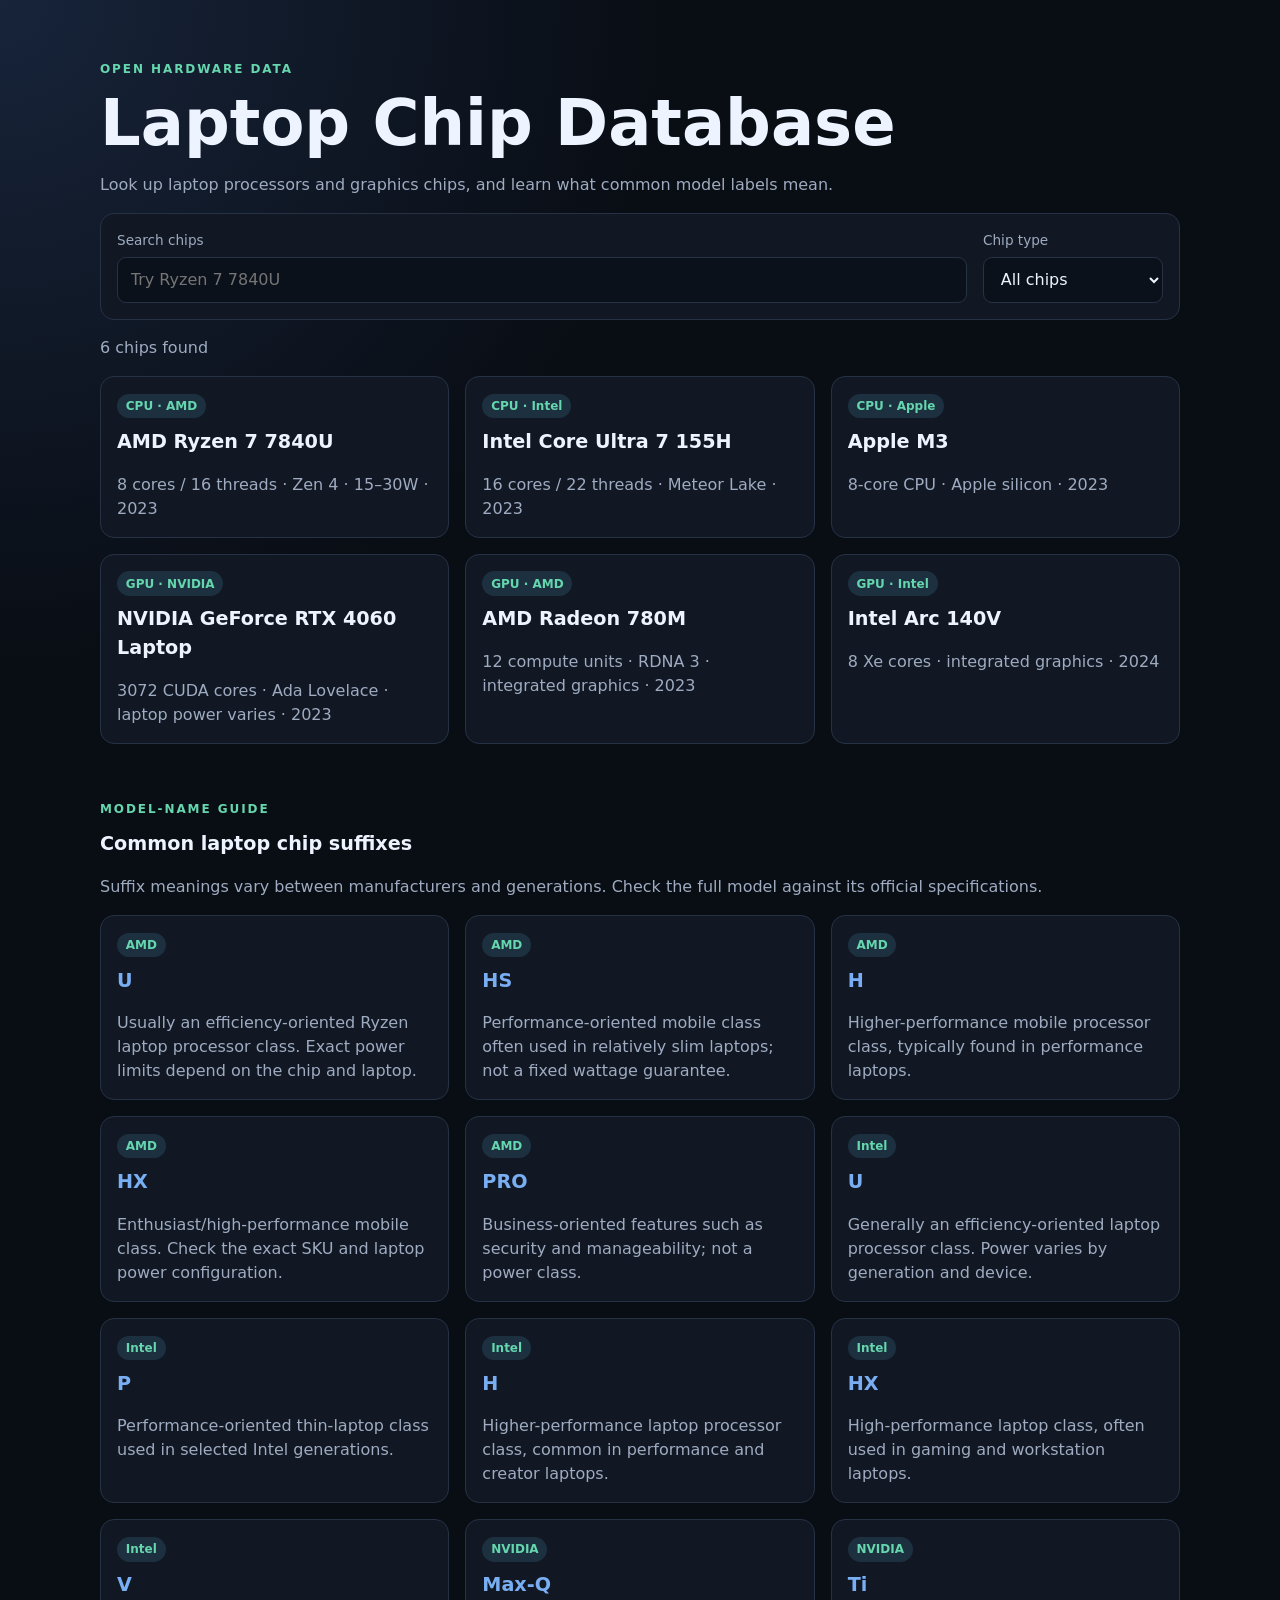
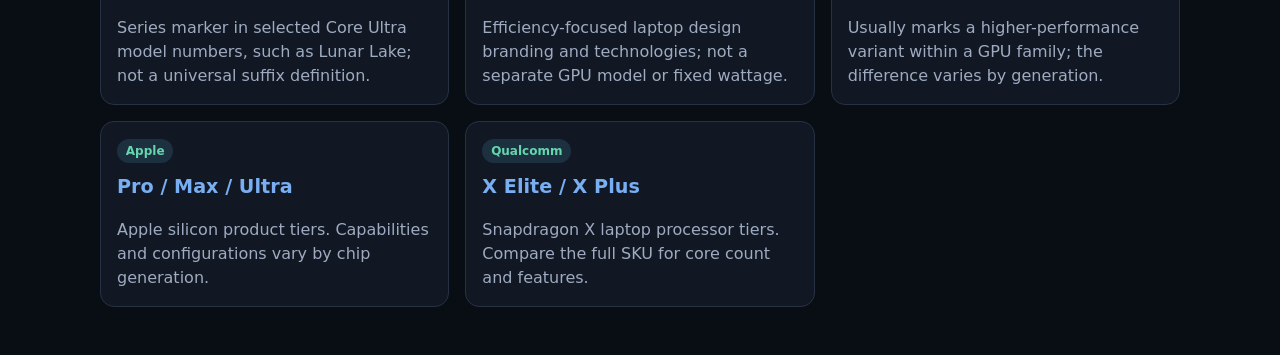
==== docs/index.html @ b24cf539 "Add GitHub Pages docs source to fix missing directory build" ====
<!doctype html>
<html lang="en">
  <head>
    <meta charset="UTF-8" />
    <meta name="viewport" content="width=device-width, initial-scale=1.0" />
    <meta name="description" content="Search laptop chips and learn what common model suffixes mean." />
    <title>Laptop Chip Database</title>
    <style>
      :root { color-scheme: dark; --bg: #090d14; --panel: #111824; --line: #263244; --text: #edf4ff; --muted: #9eabc0; --accent: #65d6ad; --blue: #79aef2; }
      * { box-sizing: border-box; }
      body { margin: 0; min-height: 100vh; background: radial-gradient(circle at top left, #17243a 0, var(--bg) 42rem); color: var(--text); font: 16px/1.5 system-ui, sans-serif; }
      main { width: min(1080px, calc(100% - 2rem)); margin: auto; padding: 3rem 0; }
      .eyebrow { color: var(--accent); text-transform: uppercase; letter-spacing: .16em; font-size: .75rem; font-weight: 800; }
      h1 { margin: .4rem 0; font-size: clamp(2rem, 7vw, 4rem); line-height: 1.05; }
      h2 { margin: 0; font-size: 1.2rem; }
      .muted, .note { color: var(--muted); }
      .controls { display: grid; grid-template-columns: 1fr 180px; gap: 1rem; padding: 1rem; background: var(--panel); border: 1px solid var(--line); border-radius: 14px; }
      label { display: block; margin-bottom: .4rem; color: var(--muted); font-size: .85rem; }
      input, select { width: 100%; height: 46px; padding: 0 .8rem; color: var(--text); background: #0b111b; border: 1px solid var(--line); border-radius: 9px; font: inherit; }
      .count { color: var(--muted); }
      .grid { display: grid; grid-template-columns: repeat(auto-fill, minmax(270px, 1fr)); gap: 1rem; }
      article { padding: 1rem; background: var(--panel); border: 1px solid var(--line); border-radius: 14px; }
      .badge { display: inline-block; margin-bottom: .6rem; padding: .2rem .55rem; background: #1c3040; border-radius: 999px; color: var(--accent); font-size: .75rem; font-weight: 700; }
      article p { margin-bottom: 0; color: var(--muted); }
      .glossary { margin-top: 3.5rem; }
      .glossary .grid { margin-top: 1rem; }
      .suffix { color: var(--blue); font-weight: 800; }
      @media (max-width: 600px) { main { padding-top: 2rem; } .controls { grid-template-columns: 1fr; } }
    </style>
  </head>
  <body>
    <main>
      <header>
        <p class="eyebrow">Open hardware data</p>
        <h1>Laptop Chip Database</h1>
        <p class="muted">Look up laptop processors and graphics chips, and learn what common model labels mean.</p>
      </header>

      <section class="controls" aria-label="Chip search">
        <div><label for="search">Search chips</label><input id="search" type="search" placeholder="Try Ryzen 7 7840U" autocomplete="off" /></div>
        <div><label for="type">Chip type</label><select id="type"><option value="all">All chips</option><option>CPU</option><option>GPU</option></select></div>
      </section>
      <p id="count" class="count" aria-live="polite"></p>
      <section id="chips" class="grid" aria-label="Chip results"></section>

      <section class="glossary" aria-labelledby="glossary-title">
        <p class="eyebrow">Model-name guide</p>
        <h2 id="glossary-title">Common laptop chip suffixes</h2>
        <p class="note">Suffix meanings vary between manufacturers and generations. Check the full model against its official specifications.</p>
        <div id="suffixes" class="grid"></div>
      </section>
    </main>
    <script>
      const chips = [
        { name: "AMD Ryzen 7 7840U", type: "CPU", maker: "AMD", specs: "8 cores / 16 threads · Zen 4 · 15–30W · 2023" },
        { name: "Intel Core Ultra 7 155H", type: "CPU", maker: "Intel", specs: "16 cores / 22 threads · Meteor Lake · 2023" },
        { name: "Apple M3", type: "CPU", maker: "Apple", specs: "8-core CPU · Apple silicon · 2023" },
        { name: "NVIDIA GeForce RTX 4060 Laptop", type: "GPU", maker: "NVIDIA", specs: "3072 CUDA cores · Ada Lovelace · laptop power varies · 2023" },
        { name: "AMD Radeon 780M", type: "GPU", maker: "AMD", specs: "12 compute units · RDNA 3 · integrated graphics · 2023" },
        { name: "Intel Arc 140V", type: "GPU", maker: "Intel", specs: "8 Xe cores · integrated graphics · 2024" }
      ];
      const suffixes = [
        ["AMD", "U", "Usually an efficiency-oriented Ryzen laptop processor class. Exact power limits depend on the chip and laptop."],
        ["AMD", "HS", "Performance-oriented mobile class often used in relatively slim laptops; not a fixed wattage guarantee."],
        ["AMD", "H", "Higher-performance mobile processor class, typically found in performance laptops."],
        ["AMD", "HX", "Enthusiast/high-performance mobile class. Check the exact SKU and laptop power configuration."],
        ["AMD", "PRO", "Business-oriented features such as security and manageability; not a power class."],
        ["Intel", "U", "Generally an efficiency-oriented laptop processor class. Power varies by generation and device."],
        ["Intel", "P", "Performance-oriented thin-laptop class used in selected Intel generations."],
        ["Intel", "H", "Higher-performance laptop processor class, common in performance and creator laptops."],
        ["Intel", "HX", "High-performance laptop class, often used in gaming and workstation laptops."],
        ["Intel", "V", "Series marker in selected Core Ultra model numbers, such as Lunar Lake; not a universal suffix definition."],
        ["NVIDIA", "Max-Q", "Efficiency-focused laptop design branding and technologies; not a separate GPU model or fixed wattage."],
        ["NVIDIA", "Ti", "Usually marks a higher-performance variant within a GPU family; the difference varies by generation."],
        ["Apple", "Pro / Max / Ultra", "Apple silicon product tiers. Capabilities and configurations vary by chip generation."],
        ["Qualcomm", "X Elite / X Plus", "Snapdragon X laptop processor tiers. Compare the full SKU for core count and features."]
      ];
      const search = document.querySelector("#search");
      const type = document.querySelector("#type");
      const chipList = document.querySelector("#chips");
      const count = document.querySelector("#count");
      function renderChips() {
        const query = search.value.trim().toLowerCase();
        const results = chips.filter((chip) => (type.value === "all" || chip.type === type.value) && `${chip.name} ${chip.maker} ${chip.specs}`.toLowerCase().includes(query));
        count.textContent = `${results.length} chip${results.length === 1 ? "" : "s"} found`;
        chipList.innerHTML = results.length ? results.map((chip) => `<article><span class="badge">${chip.type} · ${chip.maker}</span><h2>${chip.name}</h2><p>${chip.specs}</p></article>`).join("") : '<p class="note">No chips match that search.</p>';
      }
      document.querySelector("#suffixes").innerHTML = suffixes.map(([maker, suffix, meaning]) => `<article><span class="badge">${maker}</span><h2 class="suffix">${suffix}</h2><p>${meaning}</p></article>`).join("");
      search.addEventListener("input", renderChips);
      type.addEventListener("change", renderChips);
      renderChips();
    </script>
  </body>
</html>
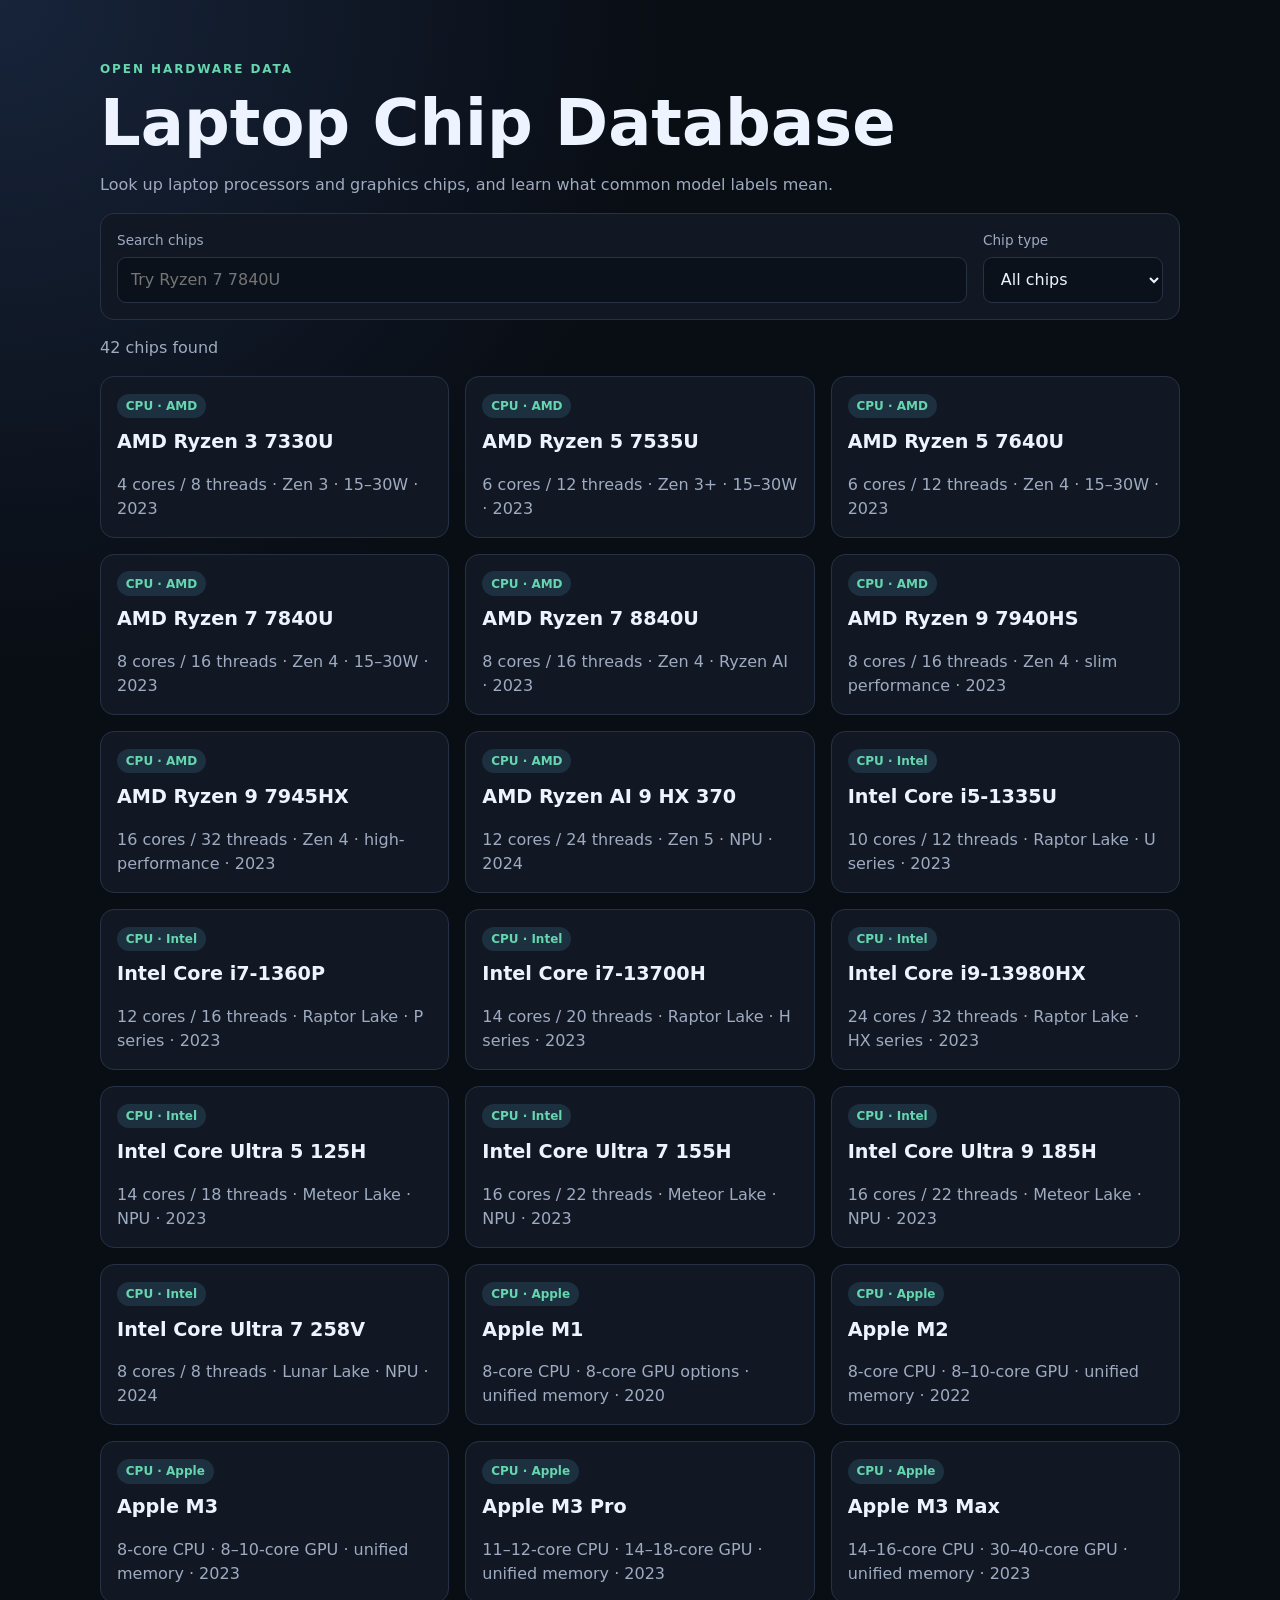
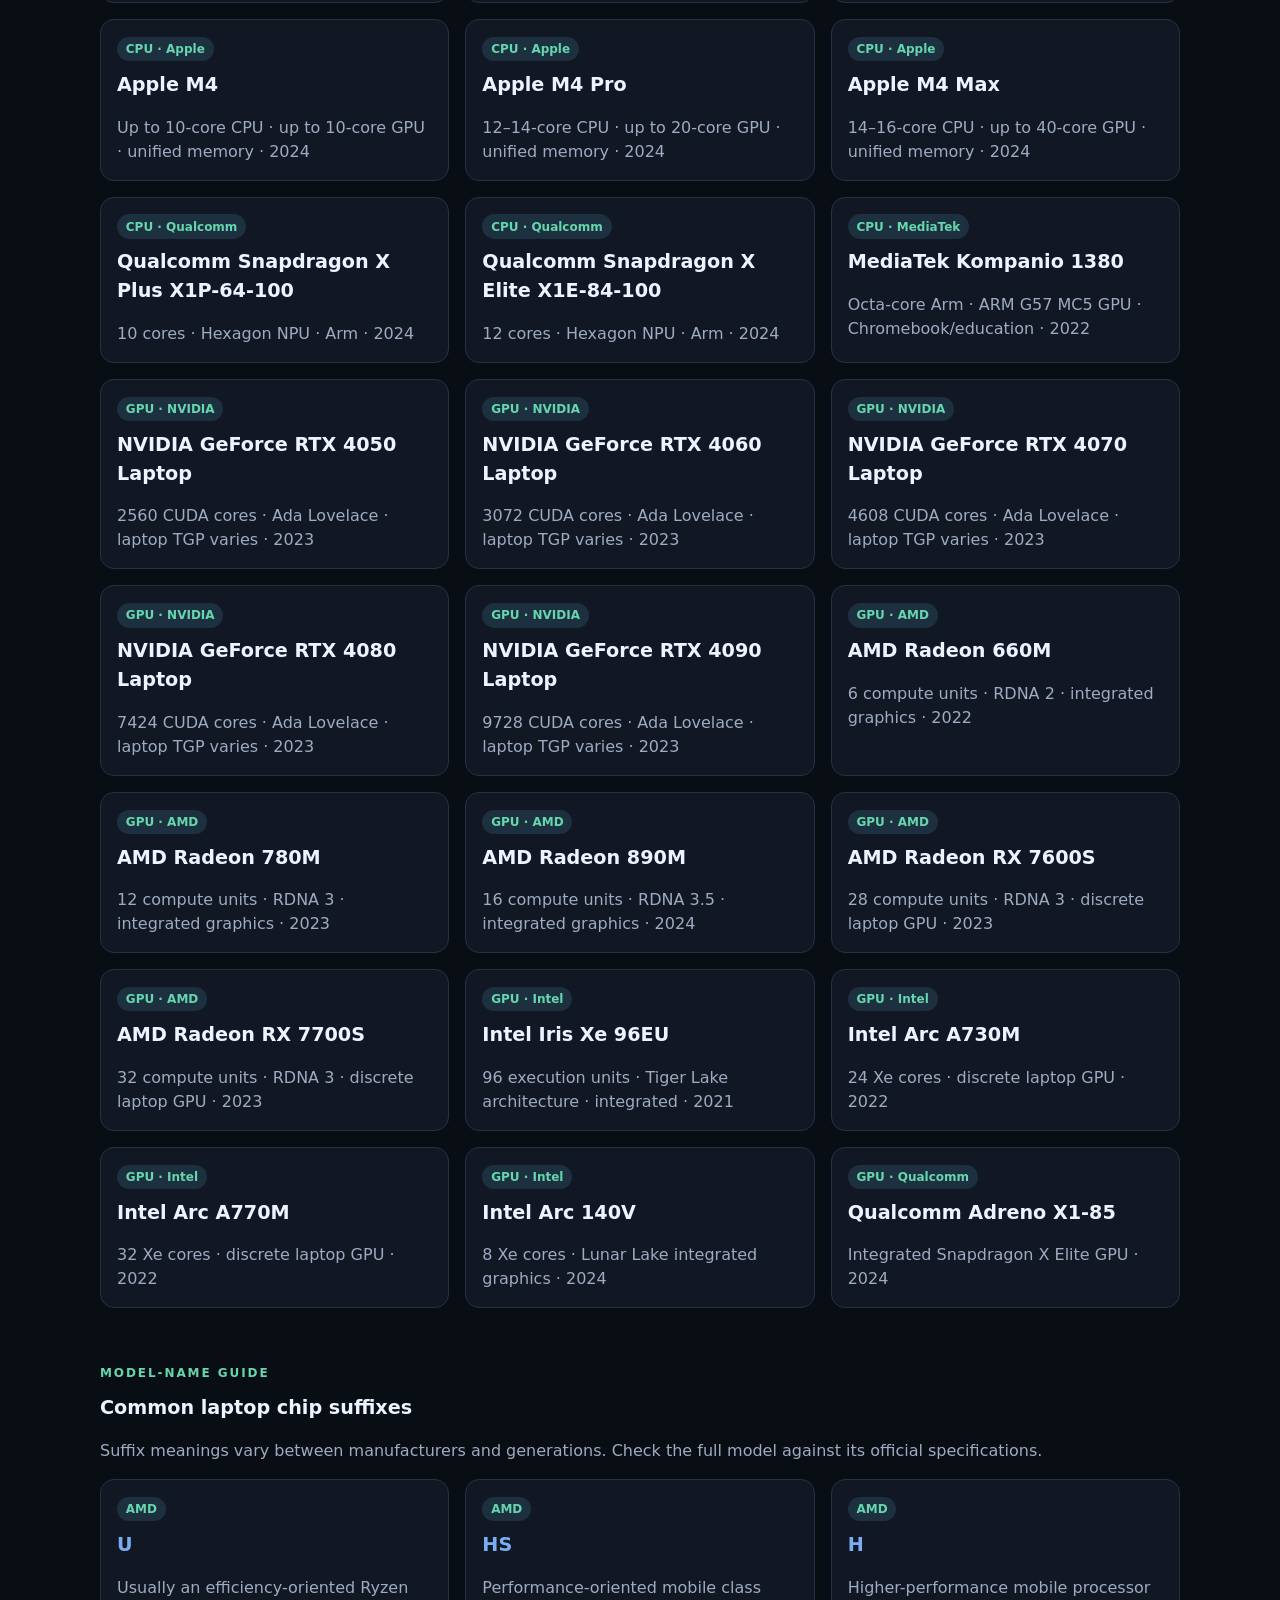
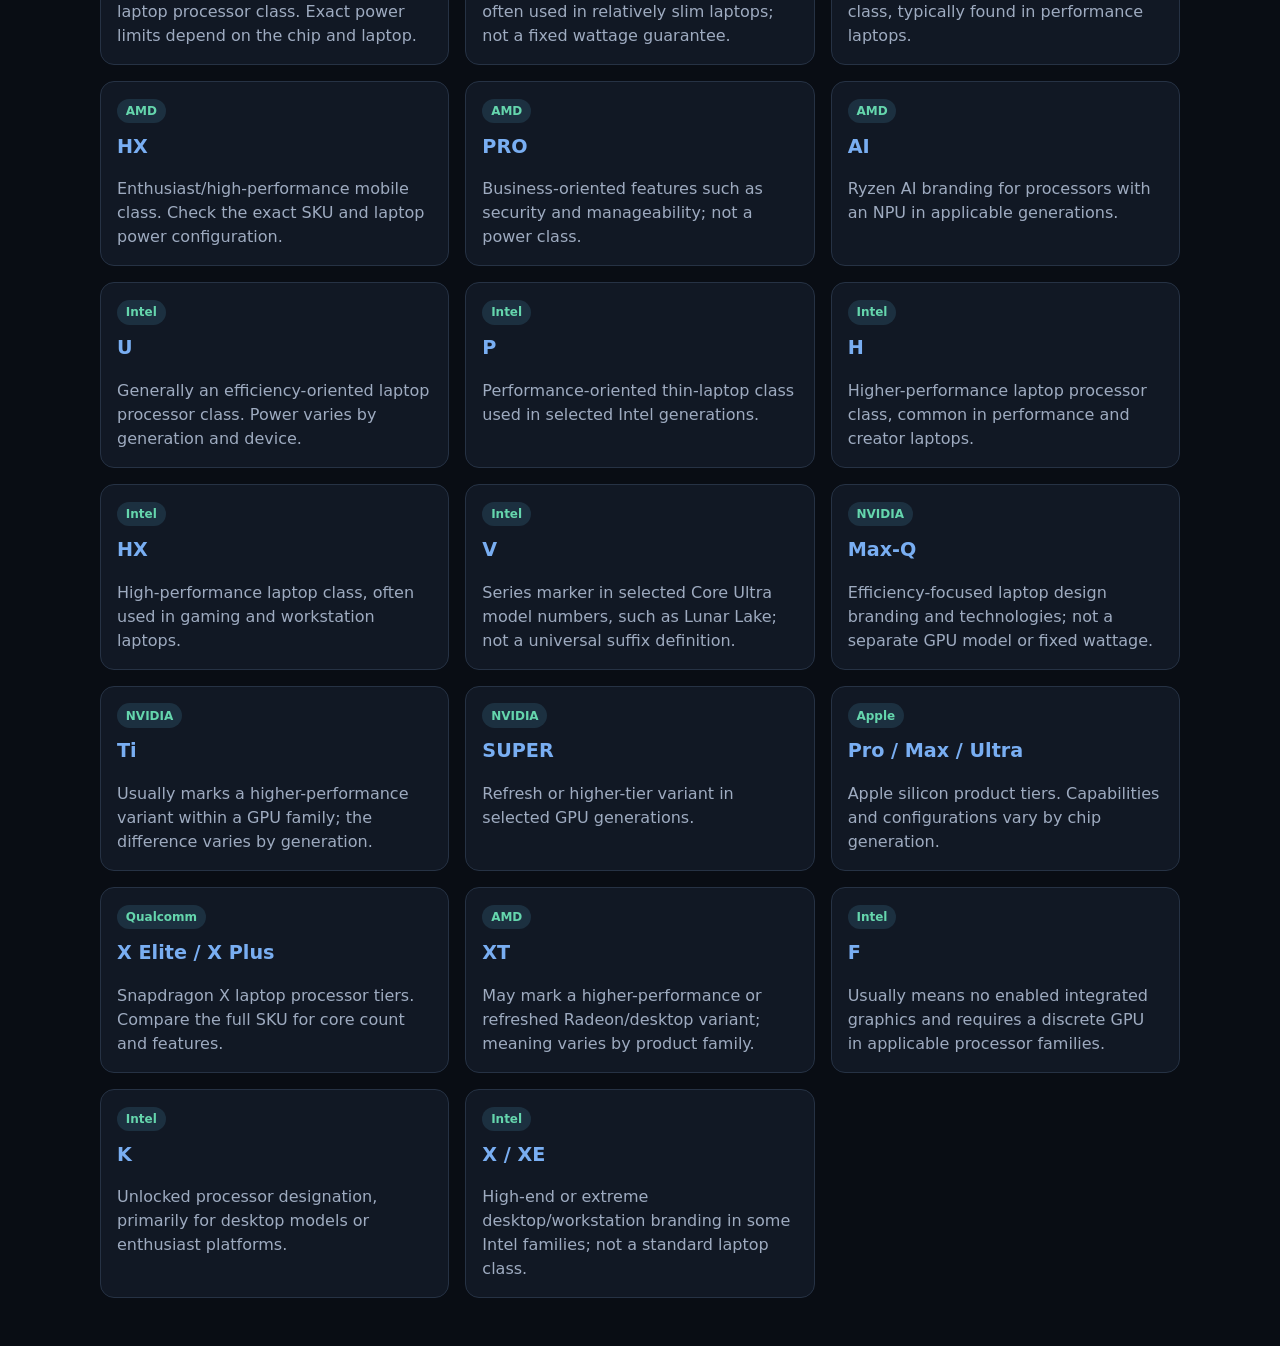
==== commit f5937853: "Expand chip database with more AMD, Intel, Apple, Qualcomm, MediaTek, and GPU entries" ====
--- a/docs/index.html
+++ b/docs/index.html
@@ -52,12 +52,56 @@
     </main>
     <script>
       const chips = [
+        { name: "AMD Ryzen 3 7330U", type: "CPU", maker: "AMD", specs: "4 cores / 8 threads · Zen 3 · 15–30W · 2023" },
+        { name: "AMD Ryzen 5 7535U", type: "CPU", maker: "AMD", specs: "6 cores / 12 threads · Zen 3+ · 15–30W · 2023" },
+        { name: "AMD Ryzen 5 7640U", type: "CPU", maker: "AMD", specs: "6 cores / 12 threads · Zen 4 · 15–30W · 2023" },
         { name: "AMD Ryzen 7 7840U", type: "CPU", maker: "AMD", specs: "8 cores / 16 threads · Zen 4 · 15–30W · 2023" },
-        { name: "Intel Core Ultra 7 155H", type: "CPU", maker: "Intel", specs: "16 cores / 22 threads · Meteor Lake · 2023" },
-        { name: "Apple M3", type: "CPU", maker: "Apple", specs: "8-core CPU · Apple silicon · 2023" },
-        { name: "NVIDIA GeForce RTX 4060 Laptop", type: "GPU", maker: "NVIDIA", specs: "3072 CUDA cores · Ada Lovelace · laptop power varies · 2023" },
+        { name: "AMD Ryzen 7 8840U", type: "CPU", maker: "AMD", specs: "8 cores / 16 threads · Zen 4 · Ryzen AI · 2023" },
+        { name: "AMD Ryzen 9 7940HS", type: "CPU", maker: "AMD", specs: "8 cores / 16 threads · Zen 4 · slim performance · 2023" },
+        { name: "AMD Ryzen 9 7945HX", type: "CPU", maker: "AMD", specs: "16 cores / 32 threads · Zen 4 · high-performance · 2023" },
+        { name: "AMD Ryzen AI 9 HX 370", type: "CPU", maker: "AMD", specs: "12 cores / 24 threads · Zen 5 · NPU · 2024" },
+
+        { name: "Intel Core i5-1335U", type: "CPU", maker: "Intel", specs: "10 cores / 12 threads · Raptor Lake · U series · 2023" },
+        { name: "Intel Core i7-1360P", type: "CPU", maker: "Intel", specs: "12 cores / 16 threads · Raptor Lake · P series · 2023" },
+        { name: "Intel Core i7-13700H", type: "CPU", maker: "Intel", specs: "14 cores / 20 threads · Raptor Lake · H series · 2023" },
+        { name: "Intel Core i9-13980HX", type: "CPU", maker: "Intel", specs: "24 cores / 32 threads · Raptor Lake · HX series · 2023" },
+        { name: "Intel Core Ultra 5 125H", type: "CPU", maker: "Intel", specs: "14 cores / 18 threads · Meteor Lake · NPU · 2023" },
+        { name: "Intel Core Ultra 7 155H", type: "CPU", maker: "Intel", specs: "16 cores / 22 threads · Meteor Lake · NPU · 2023" },
+        { name: "Intel Core Ultra 9 185H", type: "CPU", maker: "Intel", specs: "16 cores / 22 threads · Meteor Lake · NPU · 2023" },
+        { name: "Intel Core Ultra 7 258V", type: "CPU", maker: "Intel", specs: "8 cores / 8 threads · Lunar Lake · NPU · 2024" },
+
+        { name: "Apple M1", type: "CPU", maker: "Apple", specs: "8-core CPU · 8-core GPU options · unified memory · 2020" },
+        { name: "Apple M2", type: "CPU", maker: "Apple", specs: "8-core CPU · 8–10-core GPU · unified memory · 2022" },
+        { name: "Apple M3", type: "CPU", maker: "Apple", specs: "8-core CPU · 8–10-core GPU · unified memory · 2023" },
+        { name: "Apple M3 Pro", type: "CPU", maker: "Apple", specs: "11–12-core CPU · 14–18-core GPU · unified memory · 2023" },
+        { name: "Apple M3 Max", type: "CPU", maker: "Apple", specs: "14–16-core CPU · 30–40-core GPU · unified memory · 2023" },
+        { name: "Apple M4", type: "CPU", maker: "Apple", specs: "Up to 10-core CPU · up to 10-core GPU · unified memory · 2024" },
+        { name: "Apple M4 Pro", type: "CPU", maker: "Apple", specs: "12–14-core CPU · up to 20-core GPU · unified memory · 2024" },
+        { name: "Apple M4 Max", type: "CPU", maker: "Apple", specs: "14–16-core CPU · up to 40-core GPU · unified memory · 2024" },
+
+        { name: "Qualcomm Snapdragon X Plus X1P-64-100", type: "CPU", maker: "Qualcomm", specs: "10 cores · Hexagon NPU · Arm · 2024" },
+        { name: "Qualcomm Snapdragon X Elite X1E-84-100", type: "CPU", maker: "Qualcomm", specs: "12 cores · Hexagon NPU · Arm · 2024" },
+
+        { name: "MediaTek Kompanio 1380", type: "CPU", maker: "MediaTek", specs: "Octa-core Arm · ARM G57 MC5 GPU · Chromebook/education · 2022" },
+
+        { name: "NVIDIA GeForce RTX 4050 Laptop", type: "GPU", maker: "NVIDIA", specs: "2560 CUDA cores · Ada Lovelace · laptop TGP varies · 2023" },
+        { name: "NVIDIA GeForce RTX 4060 Laptop", type: "GPU", maker: "NVIDIA", specs: "3072 CUDA cores · Ada Lovelace · laptop TGP varies · 2023" },
+        { name: "NVIDIA GeForce RTX 4070 Laptop", type: "GPU", maker: "NVIDIA", specs: "4608 CUDA cores · Ada Lovelace · laptop TGP varies · 2023" },
+        { name: "NVIDIA GeForce RTX 4080 Laptop", type: "GPU", maker: "NVIDIA", specs: "7424 CUDA cores · Ada Lovelace · laptop TGP varies · 2023" },
+        { name: "NVIDIA GeForce RTX 4090 Laptop", type: "GPU", maker: "NVIDIA", specs: "9728 CUDA cores · Ada Lovelace · laptop TGP varies · 2023" },
+
+        { name: "AMD Radeon 660M", type: "GPU", maker: "AMD", specs: "6 compute units · RDNA 2 · integrated graphics · 2022" },
         { name: "AMD Radeon 780M", type: "GPU", maker: "AMD", specs: "12 compute units · RDNA 3 · integrated graphics · 2023" },
-        { name: "Intel Arc 140V", type: "GPU", maker: "Intel", specs: "8 Xe cores · integrated graphics · 2024" }
+        { name: "AMD Radeon 890M", type: "GPU", maker: "AMD", specs: "16 compute units · RDNA 3.5 · integrated graphics · 2024" },
+        { name: "AMD Radeon RX 7600S", type: "GPU", maker: "AMD", specs: "28 compute units · RDNA 3 · discrete laptop GPU · 2023" },
+        { name: "AMD Radeon RX 7700S", type: "GPU", maker: "AMD", specs: "32 compute units · RDNA 3 · discrete laptop GPU · 2023" },
+
+        { name: "Intel Iris Xe 96EU", type: "GPU", maker: "Intel", specs: "96 execution units · Tiger Lake architecture · integrated · 2021" },
+        { name: "Intel Arc A730M", type: "GPU", maker: "Intel", specs: "24 Xe cores · discrete laptop GPU · 2022" },
+        { name: "Intel Arc A770M", type: "GPU", maker: "Intel", specs: "32 Xe cores · discrete laptop GPU · 2022" },
+        { name: "Intel Arc 140V", type: "GPU", maker: "Intel", specs: "8 Xe cores · Lunar Lake integrated graphics · 2024" },
+
+        { name: "Qualcomm Adreno X1-85", type: "GPU", maker: "Qualcomm", specs: "Integrated Snapdragon X Elite GPU · 2024" }
       ];
       const suffixes = [
         ["AMD", "U", "Usually an efficiency-oriented Ryzen laptop processor class. Exact power limits depend on the chip and laptop."],
@@ -65,6 +109,7 @@
         ["AMD", "H", "Higher-performance mobile processor class, typically found in performance laptops."],
         ["AMD", "HX", "Enthusiast/high-performance mobile class. Check the exact SKU and laptop power configuration."],
         ["AMD", "PRO", "Business-oriented features such as security and manageability; not a power class."],
+        ["AMD", "AI", "Ryzen AI branding for processors with an NPU in applicable generations."],
         ["Intel", "U", "Generally an efficiency-oriented laptop processor class. Power varies by generation and device."],
         ["Intel", "P", "Performance-oriented thin-laptop class used in selected Intel generations."],
         ["Intel", "H", "Higher-performance laptop processor class, common in performance and creator laptops."],
@@ -72,8 +117,13 @@
         ["Intel", "V", "Series marker in selected Core Ultra model numbers, such as Lunar Lake; not a universal suffix definition."],
         ["NVIDIA", "Max-Q", "Efficiency-focused laptop design branding and technologies; not a separate GPU model or fixed wattage."],
         ["NVIDIA", "Ti", "Usually marks a higher-performance variant within a GPU family; the difference varies by generation."],
+        ["NVIDIA", "SUPER", "Refresh or higher-tier variant in selected GPU generations."],
         ["Apple", "Pro / Max / Ultra", "Apple silicon product tiers. Capabilities and configurations vary by chip generation."],
-        ["Qualcomm", "X Elite / X Plus", "Snapdragon X laptop processor tiers. Compare the full SKU for core count and features."]
+        ["Qualcomm", "X Elite / X Plus", "Snapdragon X laptop processor tiers. Compare the full SKU for core count and features."],
+        ["AMD", "XT", "May mark a higher-performance or refreshed Radeon/desktop variant; meaning varies by product family."],
+        ["Intel", "F", "Usually means no enabled integrated graphics and requires a discrete GPU in applicable processor families."],
+        ["Intel", "K", "Unlocked processor designation, primarily for desktop models or enthusiast platforms."],
+        ["Intel", "X / XE", "High-end or extreme desktop/workstation branding in some Intel families; not a standard laptop class."]
       ];
       const search = document.querySelector("#search");
       const type = document.querySelector("#type");
